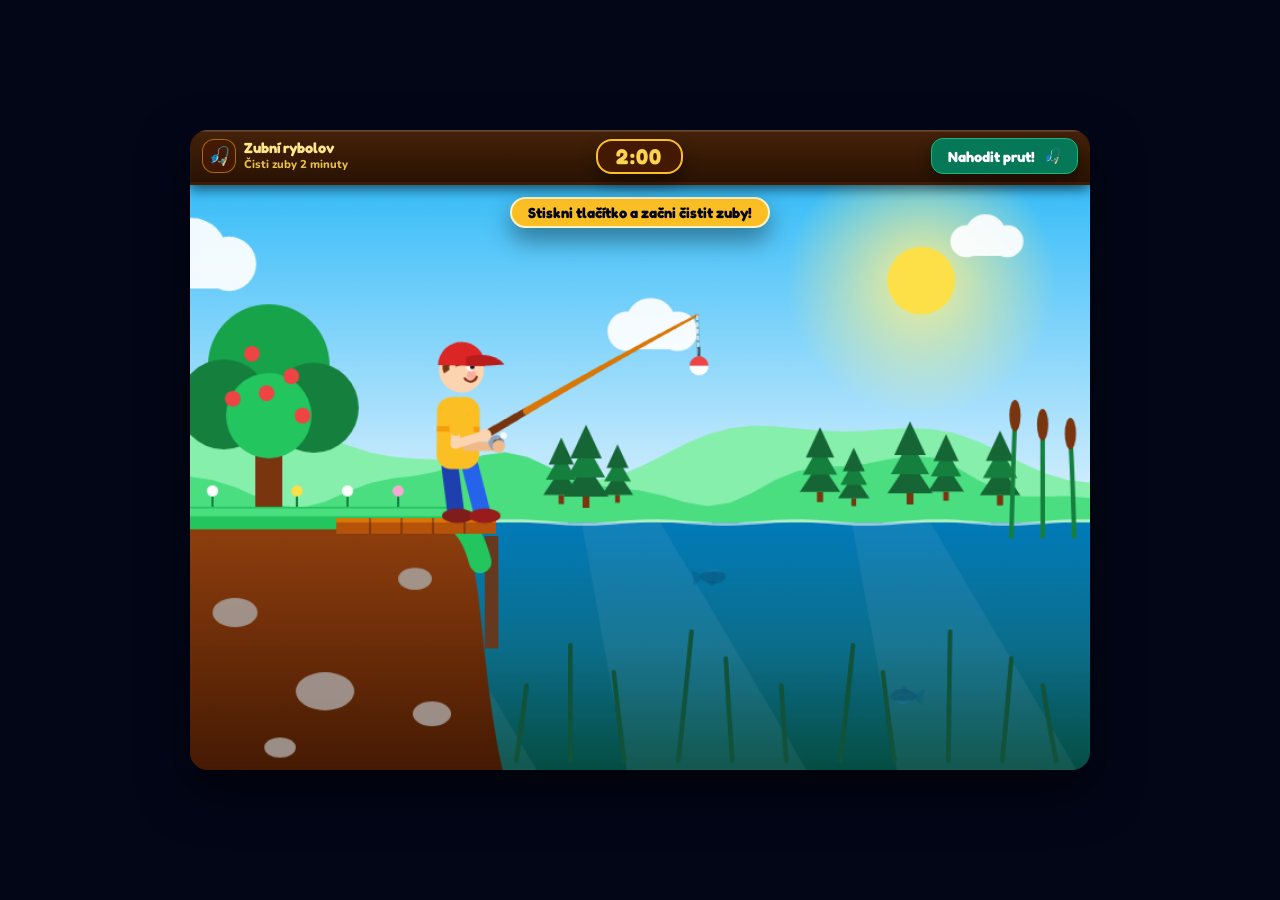
==== zuby/index.html @ 15ac6984 "Add Zubní rybolov: 2-minute tooth-brushing fishing timer Co-Authored-By: Claude Sonnet 5.5 <noreply@" ====
<!DOCTYPE html>
<html lang="cs">
<head>
<meta charset="utf-8">
<meta name="viewport" content="width=device-width,initial-scale=1,viewport-fit=cover">
<title>Zubní rybolov</title>
<link rel="preconnect" href="https://fonts.googleapis.com">
<link rel="preconnect" href="https://fonts.gstatic.com" crossorigin>
<link href="https://fonts.googleapis.com/css2?family=Fredoka:wght@600;700&family=Nunito:wght@700;800;900&display=swap" rel="stylesheet">
<style>
*{box-sizing:border-box;margin:0;padding:0;-webkit-tap-highlight-color:transparent;-webkit-user-select:none;user-select:none}
body{min-height:100vh;display:flex;align-items:center;justify-content:center;background:#020617;font-family:'Nunito','Trebuchet MS',sans-serif;padding:10px;touch-action:manipulation}
.game{width:100%;max-width:900px;border-radius:18px;overflow:hidden;box-shadow:0 20px 50px rgba(0,0,0,.6)}
.wood{background:linear-gradient(180deg,#45220a 0%,#291202 100%);box-shadow:inset 0 1.5px 1px rgba(255,255,255,.2),0 4px 12px rgba(0,0,0,.6);border-bottom:3px solid #451a03}
header{display:flex;align-items:center;justify-content:space-between;gap:8px;padding:8px 12px;position:relative;z-index:2}
.brand{display:flex;align-items:center;gap:8px;min-width:0}
.ico{width:34px;height:34px;border-radius:12px;background:rgba(69,26,3,.8);border:1px solid rgba(245,158,11,.6);display:flex;align-items:center;justify-content:center;font-size:18px;flex-shrink:0}
.brand b{display:block;font:700 11pt 'Fredoka','Trebuchet MS',sans-serif;color:#fde68a;line-height:1.1}
.brand small{display:block;font:800 8.5pt 'Nunito',sans-serif;color:rgba(252,211,77,.9)}
.clock{background:rgba(69,26,3,.95);border:2px solid #fbbf24;border-radius:16px;padding:2px 18px;box-shadow:0 8px 16px rgba(0,0,0,.4)}
#time{font:700 16pt 'Fredoka','Trebuchet MS',sans-serif;color:#fcd34d;letter-spacing:.06em;font-variant-numeric:tabular-nums}
button{font:700 11pt 'Fredoka','Trebuchet MS',sans-serif;color:#fff;background:#047857;border:1px solid #10b981;border-radius:12px;padding:8px 16px;cursor:pointer;box-shadow:0 6px 14px rgba(0,0,0,.4);display:flex;align-items:center;gap:8px;white-space:nowrap}
button:hover:not(:disabled){background:#059669}
button:active:not(:disabled){transform:scale(.95)}
button:disabled{opacity:.55;cursor:default}
.stage{position:relative;background:#0f172a}
canvas{display:block;width:100%;height:auto}
#msg{position:absolute;top:12px;left:50%;transform:translateX(-50%);max-width:92%;text-align:center;background:#fbbf24;color:#020617;border:2px solid #fef3c7;border-radius:16px;padding:5px 16px;font:700 11pt 'Fredoka','Trebuchet MS',sans-serif;box-shadow:0 12px 24px rgba(0,0,0,.4);pointer-events:none}
@media(max-width:560px){.brand small,.ico{display:none}.clock{padding:2px 12px}}
</style>
</head>
<body>
<div class="game">
  <header class="wood">
    <div class="brand"><div class="ico">🎣</div><div><b>Zubní rybolov</b><small>Čisti zuby 2 minuty</small></div></div>
    <div class="clock"><span id="time">2:00</span></div>
    <button id="btn"><span>Nahodit prut!</span><span>🎣</span></button>
  </header>
  <div class="stage">
    <canvas id="c"></canvas>
    <div id="msg">Stiskni tlačítko a začni čistit zuby!</div>
  </div>
</div>

<script>
(()=>{
const W=800,H=520,SURF=300,BX=560,T0x=450,T0y=112,DUR=120;
const cv=document.getElementById('c'),ctx=cv.getContext('2d');
const dpr=Math.min(window.devicePixelRatio||1,2);
cv.width=W*dpr;cv.height=H*dpr;ctx.scale(dpr,dpr);
const $=id=>document.getElementById(id);
const clamp=(x,a=0,b=1)=>Math.max(a,Math.min(b,x));
const lerp=(a,b,t)=>a+(b-a)*t;
const sm=x=>{x=clamp(x);return x*x*(3-2*x)};
const rnd=(a,b)=>a+Math.random()*(b-a);
let R=null;

/* ---------- náhodný průběh jednoho spuštění ---------- */
function evalPath(P,t){
  const n=P.length;
  if(t<=P[0].t) return{x:P[0].x,y:P[0].y};
  if(t>=P[n-1].t) return{x:P[n-1].x,y:P[n-1].y};
  let i=0; while(i<n-2&&P[i+1].t<=t) i++;
  const a=P[i],b=P[i+1],h=b.t-a.t,u=(t-a.t)/h;
  const ma=i>0?{x:(b.x-P[i-1].x)/(b.t-P[i-1].t),y:(b.y-P[i-1].y)/(b.t-P[i-1].t)}:{x:0,y:0};
  const mb=i+2<n?{x:(P[i+2].x-a.x)/(P[i+2].t-a.t),y:(P[i+2].y-a.y)/(P[i+2].t-a.t)}:{x:0,y:0};
  const u2=u*u,u3=u2*u,h00=2*u3-3*u2+1,h10=u3-2*u2+u,h01=-2*u3+3*u2,h11=u3-u2;
  return{x:h00*a.x+h10*h*ma.x+h01*b.x+h11*h*mb.x,y:h00*a.y+h10*h*ma.y+h01*b.y+h11*h*mb.y};
}
function newRun(){
  const path=[],taps=[],spl=[{t:1.7,x:BX}];
  const H={x:BX+2,y:360};
  const cl=(x,y)=>({x:clamp(x,340,760),y:clamp(y,SURF+48,470)});
  const target=rnd(18,34);
  const e=Math.random();
  const P0=e<.5?{x:900,y:rnd(340,450)}:e<.8?{x:BX+rnd(-120,160),y:560}:{x:900,y:SURF+50};
  let t=1.5,ang=rnd(0,6.28);
  path.push({t,x:P0.x,y:P0.y});
  const circ=dt=>{
    let a,k=0;do{a=rnd(0,2*Math.PI);k++;}while(k<20&&Math.abs(Math.atan2(Math.sin(a-ang),Math.cos(a-ang)))<1);
    ang=a;const r=rnd(75,140),p=cl(H.x+r*Math.cos(a),H.y+r*Math.sin(a)*.75);
    t+=dt;path.push({t,x:p.x,y:p.y});
  };
  const poke=(str,dbl)=>{
    t+=rnd(.6,.9);const ap=cl(H.x+38*Math.cos(ang),H.y+38*Math.sin(ang)*.8);path.push({t,x:ap.x,y:ap.y});
    t+=.28;path.push({t,x:H.x,y:H.y});taps.push({t0:t-.1,s:str,d:rnd(.2,.32)});
    if(dbl){t+=.22;const q=cl(H.x+18*Math.cos(ang),H.y+18*Math.sin(ang));path.push({t,x:q.x,y:q.y});
      t+=.2;path.push({t,x:H.x,y:H.y});taps.push({t0:t-.1,s:str*.8,d:.22});}
    ang+=rnd(1.6,2.6)*(Math.random()<.5?1:-1);
    const rr=rnd(65,100),rp=cl(H.x+rr*Math.cos(ang),H.y+rr*Math.sin(ang)*.75);
    t+=rnd(.45,.7);path.push({t,x:rp.x,y:rp.y});
  };
  circ(rnd(1.8,2.6));
  while(t<target){
    circ(rnd(1.4,2.6));
    if(Math.random()<.5) circ(rnd(1.2,2.2));
    poke(rnd(.35,.8),Math.random()<.4);
  }
  /* drobné chvění plováku, když je ryba poblíž */
  for(let tt=3;tt<t;tt+=rnd(.8,2)){
    const q=evalPath(path,tt);
    if(Math.hypot(q.x-H.x,q.y-H.y)<125) taps.push({t0:tt,s:Math.random()<.25?-.25:rnd(.1,.22),d:rnd(.15,.25)});
  }
  /* poslední návštěva: záběr */
  circ(rnd(1.4,2));
  t+=rnd(.8,1.1);const ap=cl(H.x+40*Math.cos(ang),H.y+40*Math.sin(ang)*.8);path.push({t,x:ap.x,y:ap.y});
  t+=.3;const tk=t;path.push({t,x:H.x,y:H.y});
  taps.push({t0:tk-.1,s:1,d:.95});
  const aw=rnd(-.5,1),awp=cl(H.x+rnd(80,110)*Math.cos(aw),H.y+rnd(70,100)*Math.sin(aw));
  t+=.9;path.push({t,x:awp.x,y:awp.y});
  const hookT=tk+.8,reelT=hookT+rnd(20,30);
  /* boj: výpady různými směry, občas u hladiny */
  let last=path[path.length-1],jumps=0;
  while(t<reelT+3){
    t+=rnd(1.2,2.4);
    let q,k=0;do{q=cl(rnd(420,740),rnd(SURF+70,470));k++;}while(k<20&&Math.hypot(q.x-last.x,q.y-last.y)<130);
    if(jumps<2&&Math.random()<.3&&t<reelT-2){q={x:clamp(q.x,440,700),y:SURF+26};jumps++;spl.push({t,x:q.x});}
    path.push({t,x:q.x,y:q.y});last=q;
  }
  R={fish:pickFish(),hookT,reelT,tk,path,taps,spl,P:rnd(2.2,3.4),tc:1e9,t0:performance.now(),done:false,doneAt:0};
  for(let x=reelT;x<=DUR;x+=.05){ if(mouthAt(x,0).y<SURF){R.tc=x;spl.push({t:x,x:mouthAt(x,0).x});break;} }
  spl.push({t:hookT,x:BX});
}
function bump(t){
  if(!R) return 0; let b=0;
  for(const k of R.taps){const u=(t-k.t0)/k.d; if(u>0&&u<1) b+=k.s*Math.sin(Math.PI*u);}
  return Math.max(-.6,Math.min(b,1.2));
}

/* ---------- prut, plovák, ryba: poloha v čase ---------- */
function pathPos(t){
  const q=evalPath(R.path,t);
  return{x:q.x,y:Math.max(q.y,SURF+18)};
}
function pathSpeed(t){const a=pathPos(t-.1),b=pathPos(t+.1);return Math.hypot(b.x-a.x,b.y-a.y)/.2;}
function fightBend(t){
  const p=pathPos(t),d=Math.hypot(p.x-T0x,p.y-T0y);
  return .55+.35*clamp((d-260)/220)+.2*clamp(pathSpeed(t)/160);
}
function bendAt(t){
  if(!R||t<0) return .1;
  const b1=.12+.4*bump(t);
  if(t<R.hookT) return b1;
  const w=sm((t-R.hookT)/.5); let fb;
  if(t<R.reelT) fb=fightBend(t);
  else {const p=(t-R.reelT)/(DUR-R.reelT),rf=lerp(.85,.55,p)+.15*Math.sin(2*Math.PI*t/R.P)*(1-p);
    fb=lerp(fightBend(R.reelT),rf,sm((t-R.reelT)/1.5));}
  return lerp(b1,fb,w);
}
function castOff(t){
  if(t<.6){const e=1-(1-t/.6)**2;return{x:-70*e,y:-25*e};}
  if(t<.9){const e=sm((t-.6)/.3);return{x:-70+110*e,y:-25+60*e};}
  if(t<1.7){const s=sm((t-.9)/.8);return{x:40*(1-s),y:35*(1-s)};}
  return{x:0,y:0};
}
function tipAt(t){
  const b=bendAt(t), o=(R&&t>=0)?castOff(t):{x:0,y:0};
  let s=0; if(R&&t>=R.hookT&&t<R.hookT+.6) s=-34*Math.sin(Math.PI*(t-R.hookT)/.6);
  return{x:T0x+b*8+o.x,y:T0y+b*38+o.y+s};
}
function hookPt(t){return{x:BX,y:352+bump(t)*6};}
function mouthAt(t,at){
  if(t<R.reelT) return pathPos(t);
  const S=pathPos(R.reelT),tip=tipAt(t),p=clamp((t-R.reelT)/(DUR-R.reelT));
  const a=.12*Math.sin(at*2.4)*sm((p-.8)/.2);
  const E={x:tip.x+55*Math.sin(a),y:tip.y+55*Math.cos(a)};
  const pp=clamp(p+.015*Math.sin(p*90)*(1-p));
  const ramp=sm((t-R.reelT)/1.5),sway=85*Math.pow(1-p,.8)*Math.sin(2*Math.PI*t/R.P)*ramp;
  return{x:lerp(S.x,E.x,pp)+sway+(1-p)*8*Math.sin(t*4.1),y:lerp(S.y,E.y,pp)+(1-p)*8*Math.sin(t*5.3)};
}
function fightLean(t){
  if(t<R.reelT){const p=pathPos(t);return -.12-.035*clamp((p.x-BX)/120,-1,1)-.02*Math.sin(t*7);}
  const q=clamp((t-R.reelT)/(DUR-R.reelT));
  return lerp(-.12,-.03,q)-.03*Math.sin(2*Math.PI*t/R.P)*(1-q)*sm((t-R.reelT)/1.5);
}
function leanAt(t,at){
  const idle=.012*Math.sin(at*1.1);
  if(!R||t<0) return idle;
  if(t<.6) return idle-.14*(1-(1-t/.6)**2);
  if(t<.9) return idle+lerp(-.14,.1,sm((t-.6)/.3));
  if(t<1.7) return idle+lerp(.1,.03,sm((t-.9)/.8));
  if(t<R.tk) return .03+.015*Math.sin(t*1.3);
  if(t<R.hookT) return .07;
  const u=t-R.hookT;
  return lerp(.07,fightLean(t),sm(u/.3))-.12*Math.sin(Math.PI*clamp(u/.6));
}
function liftAt(t){
  if(!R||t<0) return 0;
  if(t<.6) return -10*(1-(1-t/.6)**2);
  if(t<.9) return lerp(-10,6,sm((t-.6)/.3));
  if(t<1.7) return lerp(6,0,sm((t-.9)/.8));
  if(t<R.hookT) return 0;
  const u=t-R.hookT;
  return -16*Math.sin(Math.PI*clamp(u/.6))-6*sm(u/.4);
}
function ik(sx,sy,tx,ty,l1,l2,dir){
  const dx=tx-sx,dy=ty-sy,d=Math.hypot(dx,dy)||1,dd=clamp(d,Math.abs(l1-l2)+.01,l1+l2-.01);
  const a=Math.atan2(dy,dx),ang=Math.acos(clamp((l1*l1+dd*dd-l2*l2)/(2*l1*dd),-1,1)),ea=a+dir*ang;
  return{e:{x:sx+Math.cos(ea)*l1,y:sy+Math.sin(ea)*l1},h:{x:sx+Math.cos(a)*dd,y:sy+Math.sin(a)*dd}};
}
function bobberAt(t,at,tip,mouth){
  if(!R||t<.9) return{x:tip.x+Math.sin(at*1.5)*2,y:tip.y+45};
  if(t<1.7){
    const u=(t-.9)/.8,a=tipAt(.9);
    return{x:lerp(a.x,BX,u),y:lerp(a.y+45,SURF-3,u)-140*4*u*(1-u)};
  }
  const bb={x:BX+Math.sin(t*1.7)*1.2,y:SURF-3+13*bump(t)+Math.sin(t*2.3)*1.2};
  if(t<R.hookT) return bb;
  const w=sm((t-R.hookT)/.6);let hl;
  if(mouth.y>SURF-3) hl={x:tip.x+(SURF-3-tip.y)/(mouth.y-tip.y)*(mouth.x-tip.x),y:SURF-3};
  else hl={x:lerp(tip.x,mouth.x,.8),y:lerp(tip.y,mouth.y,.8)};
  return{x:lerp(bb.x,hl.x,w),y:lerp(bb.y,hl.y,w)};
}

/* ---------- kreslení ---------- */
function rrect(x,y,w,h,r){ctx.beginPath();ctx.moveTo(x+r,y);ctx.arcTo(x+w,y,x+w,y+h,r);ctx.arcTo(x+w,y+h,x,y+h,r);ctx.arcTo(x,y+h,x,y,r);ctx.arcTo(x,y,x+w,y,r);ctx.closePath();}
function cloud(x,y,s){
  ctx.save();ctx.translate(x,y);ctx.scale(s,s);ctx.fillStyle='rgba(255,255,255,.92)';
  ctx.beginPath();ctx.arc(0,0,22,0,7);ctx.arc(26,-9,28,0,7);ctx.arc(56,0,22,0,7);ctx.rect(0,-2,56,22);ctx.fill();ctx.restore();
}
function pine(x,y,s){
  ctx.fillStyle='#78350f';ctx.fillRect(x-3*s,y-8*s,6*s,10*s);
  for(let i=0;i<3;i++){
    ctx.beginPath();ctx.moveTo(x-(20-i*3)*s,y-(8+i*17)*s);ctx.lineTo(x,y-(38+i*17)*s);ctx.lineTo(x+(20-i*3)*s,y-(8+i*17)*s);ctx.closePath();
    ctx.fillStyle=i%2?'#15803d':'#166534';ctx.fill();
  }
}
const FISH=[
 {n:'kapra',L:38,hf:1,deco:'scales',color:'#b45309',accent:'#f59e0b',belly:'#fef3c7'},
 {n:'štiku',L:40,hf:.4,deco:'spots',color:'#3f6212',accent:'#84cc16',belly:'#f7fee7'},
 {n:'okouna',L:36,hf:.62,deco:'stripes',dc:'rgba(20,45,20,.45)',color:'#166534',accent:'#ea580c',belly:'#f0fdf4'},
 {n:'candáta',L:40,hf:.5,deco:'stripes',dc:'rgba(15,23,42,.3)',color:'#475569',accent:'#94a3b8',belly:'#f1f5f9'},
 {n:'sumce',L:40,hf:.55,deco:'whiskers',color:'#1e293b',accent:'#475569',belly:'#94a3b8'},
 {n:'pstruha',L:37,hf:.55,deco:'trout',color:'#78350f',accent:'#ef4444',belly:'#fffbeb'},
 {n:'lína',L:36,hf:.82,deco:'none',eye:'#fb923c',color:'#3f6212',accent:'#ca8a04',belly:'#fef9c3'}
];
const PAL2={color:'#0c4a6e',accent:'#075985',belly:'#38bdf8',hf:.62,deco:'none',ambient:true};
let hist=[];try{hist=JSON.parse(localStorage.getItem('zubryba')||'[]').filter(Number.isInteger);}catch(e){}
function pickFish(){
  const ok=FISH.map((_,i)=>i).filter(i=>!hist.slice(-3).includes(i));
  const f=ok[Math.floor(Math.random()*ok.length)];
  hist.push(f);hist=hist.slice(-3);
  try{localStorage.setItem('zubryba',JSON.stringify(hist));}catch(e){}
  return f;
}
function fish(cx,cy,th,L,wag,alpha,v,sx){
  const hf=v.hf,sp=L*(.3+.32*hf);
  ctx.save();ctx.translate(cx,cy);ctx.rotate(th);
  if(sx!==undefined&&sx!==1)ctx.scale(Math.abs(sx)<.04?(sx<0?-.04:.04):sx,1);
  ctx.globalAlpha=alpha;
  /* ocasní ploutev */
  ctx.save();ctx.translate(L*.7,0);ctx.rotate(wag);
  ctx.beginPath();ctx.moveTo(-L*.1,0);ctx.quadraticCurveTo(L*.3,-sp*.9,L*.62,-sp);ctx.quadraticCurveTo(L*.44,0,L*.62,sp);ctx.quadraticCurveTo(L*.3,sp*.9,-L*.1,0);ctx.closePath();
  ctx.fillStyle=v.accent;ctx.fill();ctx.restore();
  /* hřbetní ploutev */
  ctx.beginPath();ctx.moveTo(-L*.3,-hf*L*.5);ctx.quadraticCurveTo(-L*.05,-(hf+.34)*L,L*.32,-hf*L*.42);ctx.closePath();
  ctx.fillStyle=v.accent;ctx.fill();
  /* tělo */
  ctx.beginPath();ctx.moveTo(-L,0);ctx.bezierCurveTo(-L*.7,-L*hf,L*.2,-L*hf*.97,L*.78,-L*.13);ctx.lineTo(L*.78,L*.13);
  ctx.bezierCurveTo(L*.2,L*hf,-L*.7,L*hf*1.06,-L,0);ctx.closePath();
  const g=ctx.createLinearGradient(0,-L*hf*.9,0,L*hf*.95);g.addColorStop(0,v.color);g.addColorStop(.7,v.color);g.addColorStop(1,v.belly);
  ctx.fillStyle=g;ctx.fill();
  ctx.save();ctx.clip();
  if(v.deco==='stripes'){ctx.strokeStyle=v.dc;ctx.lineWidth=L*.11;
    for(let k=0;k<4;k++){const x=-L*.2+k*L*.28;ctx.beginPath();ctx.moveTo(x,-L*hf*1.2);ctx.quadraticCurveTo(x+L*.09,0,x-L*.03,L*hf*1.2);ctx.stroke();}}
  else if(v.deco==='scales'){ctx.strokeStyle='rgba(254,243,199,.3)';ctx.lineWidth=L*.035;
    for(let r=-3;r<=3;r++)for(let c=-4;c<=3;c++){const x=c*L*.22+(r&1?L*.11:0),y=r*L*hf*.28;ctx.beginPath();ctx.arc(x,y,L*.13,-1.2,1.2);ctx.stroke();}}
  else if(v.deco==='spots'){ctx.fillStyle='rgba(217,249,157,.75)';
    for(let i=0;i<20;i++){const x=-L*.6+((i*.37)%1)*L*1.4,y=(((i*.61)%1)-.5)*hf*L*.9;ctx.beginPath();ctx.arc(x,y,L*.055,0,7);ctx.fill();}}
  else if(v.deco==='trout'){ctx.fillStyle='#ef4444';
    for(let i=0;i<14;i++){const x=-L*.6+((i*.41)%1)*L*1.3,y=-L*hf*(.05+((i*.53)%1)*.5);ctx.beginPath();ctx.arc(x,y,L*.045,0,7);ctx.fill();}
    ctx.fillStyle='rgba(255,255,255,.35)';ctx.beginPath();ctx.ellipse(L*.05,L*hf*.12,L*.65,L*hf*.07,0,0,7);ctx.fill();}
  ctx.restore();
  /* hrudní ploutev */
  ctx.beginPath();ctx.ellipse(-L*.18,hf*L*.36,L*.22,L*.1,.5,0,7);ctx.fillStyle=v.accent;ctx.fill();
  if(!v.ambient){
    ctx.strokeStyle='rgba(0,0,0,.2)';ctx.lineWidth=L*.05;ctx.beginPath();ctx.arc(-L*.42,0,L*(.2+hf*.22),-1,1);ctx.stroke();
    const ey=-hf*L*.19;
    ctx.beginPath();ctx.arc(-L*.6,ey,L*.15,0,7);ctx.fillStyle=v.eye||'#fff';ctx.fill();
    ctx.beginPath();ctx.arc(-L*.63,ey,L*.08,0,7);ctx.fillStyle='#0f172a';ctx.fill();
    ctx.strokeStyle='rgba(0,0,0,.4)';ctx.lineWidth=L*.05;ctx.lineCap='round';ctx.beginPath();ctx.moveTo(-L*.99,L*.03);ctx.lineTo(-L*.8,L*.1);ctx.stroke();
  }
  if(v.deco==='whiskers'){ctx.lineWidth=L*.05;ctx.lineCap='round';ctx.strokeStyle='#64748b';
    [[-1.34,.16],[-1.3,.36],[-1.1,.5]].forEach(w=>{ctx.beginPath();ctx.moveTo(-L*.95,L*.06);ctx.quadraticCurveTo(-L*1.1,L*.06,L*w[0],L*w[1]);ctx.stroke();});}
  ctx.restore();
}

function splash(ex,t0,t){
  const age=t-t0; if(age<0||age>1.6) return;
  if(age<1){
    for(let i=0;i<10;i++){
      const ang=-Math.PI*(.15+.7*i/9),sp=90+(i*37%50);
      const x=ex+Math.cos(ang)*sp*age*.6,y=SURF+Math.sin(ang)*sp*age+130*age*age;
      if(y>SURF+3) continue;
      ctx.beginPath();ctx.arc(x,y,3.2*(1-age)+.6,0,7);ctx.fillStyle=`rgba(255,255,255,${1-age})`;ctx.fill();
    }
  }
  ripple(ex,age);
}
function ripple(x,age){
  if(age<0||age>1.6) return;
  ctx.strokeStyle=`rgba(255,255,255,${.75*(1-age/1.6)})`;ctx.lineWidth=2;
  ctx.beginPath();ctx.ellipse(x,SURF+2,age*46,age*9,0,0,7);ctx.stroke();
}

function drawScene(t,at){
  const running=!!R&&t>=0;
  /* obloha */
  let g=ctx.createLinearGradient(0,0,0,SURF);g.addColorStop(0,'#38bdf8');g.addColorStop(1,'#e0f2fe');
  ctx.fillStyle=g;ctx.fillRect(0,0,W,H);
  const sg=ctx.createRadialGradient(650,85,10,650,85,120);sg.addColorStop(0,'rgba(254,240,138,.85)');sg.addColorStop(1,'rgba(254,240,138,0)');
  ctx.fillStyle=sg;ctx.fillRect(480,0,320,230);
  ctx.beginPath();ctx.arc(650,85,30,0,7);ctx.fillStyle='#fde047';ctx.fill();
  cloud(((at*9+80)%1000)-120,70,1.1);cloud(((at*6+500)%1000)-120,130,.8);cloud(((at*7+800)%1000)-120,50,.65);
  /* kopce */
  ctx.beginPath();ctx.moveTo(0,SURF);ctx.lineTo(0,235);
  for(let x=0;x<=W;x+=20) ctx.lineTo(x,235-Math.sin(x*.012+1)*24-Math.sin(x*.03)*8);
  ctx.lineTo(W,SURF);ctx.closePath();ctx.fillStyle='#86efac';ctx.fill();
  ctx.beginPath();ctx.moveTo(0,SURF);ctx.lineTo(0,262);
  for(let x=0;x<=W;x+=20) ctx.lineTo(x,262-Math.sin(x*.018+3)*20-Math.sin(x*.05)*5);
  ctx.lineTo(W,SURF);ctx.closePath();ctx.fillStyle='#4ade80';ctx.fill();
  [[330,282,.8],[352,285,1],[380,281,.7],[560,280,.9],[590,284,.7],[640,282,1],[672,279,.8],[720,283,.9]].forEach(a=>pine(a[0],a[1],a[2]));
  /* strom vlevo */
  ctx.fillStyle='#78350f';ctx.fillRect(58,180,24,125);
  [[70,160,54,'#16a34a'],[30,195,40,'#15803d'],[110,198,40,'#15803d'],[70,205,38,'#22c55e']].forEach(c=>{ctx.beginPath();ctx.arc(c[0],c[1],c[2],0,7);ctx.fillStyle=c[3];ctx.fill();});
  [[55,150],[90,170],[38,190],[100,205],[68,185]].forEach(c=>{ctx.beginPath();ctx.arc(c[0],c[1],7,0,7);ctx.fillStyle='#ef4444';ctx.fill();});

  /* voda - barvy jako v Petrově zdaru */
  g=ctx.createLinearGradient(0,SURF,0,H);g.addColorStop(0,'#0284c7');g.addColorStop(.5,'#0e7490');g.addColorStop(1,'#064e3b');
  ctx.fillStyle=g;ctx.fillRect(0,SURF,W,H-SURF);
  /* paprsky světla */
  ctx.save();ctx.globalAlpha=.07;ctx.fillStyle='#fff';
  for(let i=0;i<4;i++){const o=(i*240+at*.5*25)%(W+300)-150;ctx.beginPath();ctx.moveTo(o,SURF);ctx.lineTo(o+70,SURF);ctx.lineTo(o+200,H);ctx.lineTo(o+40,H);ctx.closePath();ctx.fill();}
  ctx.restore();
  /* vodní rostliny */
  ctx.strokeStyle='#14532d';ctx.lineWidth=4;ctx.lineCap='round';
  for(let i=290;i<W;i+=48){const ph=45+(i%5)*12+30,sw=Math.sin(at*.9+i)*12;
    ctx.beginPath();ctx.moveTo(i,H-8);ctx.quadraticCurveTo(i+sw*.5,H-ph*.5,i+sw,H-ph);ctx.stroke();}
  ctx.lineCap='butt';
  /* sloup mola */
  ctx.fillStyle='#78350f';ctx.fillRect(262,312,12,100);
  /* rybky v pozadí */
  [[380,25,0],[430,-19,1],[350,30,2],[460,-24,3]].forEach(f=>{
    const y=f[0],sp=f[1],dir=sp>0?1:-1,x=((f[2]*250+at*Math.abs(sp)*dir)%(W+160)+(W+160))%(W+160)-80;
    fish(x,y+Math.sin(at+f[2])*6,dir>0?Math.PI:0,13,Math.sin(at*7+f[2])*.3,.4,PAL2);
  });

  /* ryba na háčku */
  const tip=tipAt(t);
  let mouth=null;
  if(running&&t>=1.7){
    mouth=mouthAt(t,at);
    const FV=FISH[R.fish],L=FV.L;
    const a0=mouthAt(t-.6,at),a1=mouthAt(t+.6,at),b0=mouthAt(t-.2,at),b1=mouthAt(t+.2,at);
    let sxv=clamp(-(a1.x-a0.x)/30,-1,1);
    let th=clamp(sxv*Math.atan2(-(b1.y-b0.y),Math.abs(b1.x-b0.x)+4),-1.1,1.1);
    const spd=Math.hypot(b1.x-b0.x,b1.y-b0.y)/.4;
    let wag=Math.sin(at*(5+spd/14))*clamp(.12+spd/260,.12,.55);
    if(t>=R.reelT){
      const wR=sm((t-R.reelT)/1.5),thL=Math.atan2(-(tip.y-mouth.y),-(tip.x-mouth.x))+.07*Math.sin(t*6);
      sxv=lerp(sxv,1,wR);th=lerp(th,thL,wR);wag=lerp(wag,Math.sin(at*13)*.42,wR);
    }
    fish(mouth.x+L*sxv*Math.cos(th),mouth.y+L*sxv*Math.sin(th),th,L,wag,1,FV,sxv);
  }
  /* jemné zabarvení vody přes ryby */
  ctx.fillStyle='rgba(6,78,110,.16)';ctx.fillRect(0,SURF,W,H-SURF);
  /* hladina */
  ctx.beginPath();for(let x=0;x<=W;x+=8){const y=SURF+Math.sin(x*.05+at*2)*1.6;x?ctx.lineTo(x,y):ctx.moveTo(x,y);}
  ctx.strokeStyle='rgba(255,255,255,.6)';ctx.lineWidth=2.5;ctx.stroke();
  /* rákosí */
  [730,758,786].forEach((x,i)=>{const sw=Math.sin(at*1.5+i)*4;ctx.beginPath();ctx.moveTo(x,SURF+14);ctx.quadraticCurveTo(x+sw*.5,250,x+sw,210+i*8);
    ctx.strokeStyle='#15803d';ctx.lineWidth=4;ctx.stroke();
    ctx.beginPath();ctx.ellipse(x+sw,205+i*8,5,14,0,0,7);ctx.fillStyle='#78350f';ctx.fill();});

  /* břeh */
  ctx.beginPath();ctx.moveTo(0,296);ctx.lineTo(236,296);ctx.bezierCurveTo(262,330,256,420,278,H);ctx.lineTo(0,H);ctx.closePath();
  g=ctx.createLinearGradient(0,296,0,H);g.addColorStop(0,'#92400e');g.addColorStop(1,'#451a03');ctx.fillStyle=g;ctx.fill();
  [[40,380,20],[120,450,26],[200,350,15],[80,500,14],[215,470,17]].forEach(s=>{ctx.beginPath();ctx.ellipse(s[0],s[1],s[2],s[2]*.65,0,0,7);ctx.fillStyle='rgba(168,162,158,.85)';ctx.fill();});
  ctx.beginPath();ctx.moveTo(0,296);ctx.lineTo(236,296);ctx.bezierCurveTo(250,310,254,320,258,335);
  ctx.lineCap='round';ctx.strokeStyle='#22c55e';ctx.lineWidth=20;ctx.stroke();
  ctx.strokeStyle='#4ade80';ctx.lineWidth=7;ctx.beginPath();ctx.moveTo(0,291);ctx.lineTo(236,291);ctx.stroke();ctx.lineCap='butt';
  [[20,'#fff'],[95,'#fde047'],[140,'#fff'],[185,'#f9a8d4']].forEach(f=>{ctx.beginPath();ctx.moveTo(f[0],286);ctx.lineTo(f[0],276);ctx.strokeStyle='#15803d';ctx.lineWidth=2;ctx.stroke();ctx.beginPath();ctx.arc(f[0],272,5,0,7);ctx.fillStyle=f[1];ctx.fill();});

  /* mola - paluba */
  ctx.fillStyle='#b45309';ctx.fillRect(130,296,142,14);
  ctx.fillStyle='#d97706';ctx.fillRect(130,296,142,4);
  ctx.strokeStyle='rgba(69,26,3,.55)';ctx.lineWidth=1.5;
  for(let x=160;x<272;x+=28){ctx.beginPath();ctx.moveTo(x,296);ctx.lineTo(x,310);ctx.stroke();}

  /* chlapec */
  const SKIN='#fcd5b0',breath=Math.sin(at*1.7)*.8,leanV=leanAt(t,at);
  const B={x:262+leanV*30,y:222+liftAt(t)+breath*.5};
  const mth=mouth||{x:0,y:0},bob=bobberAt(t,at,tip,mth);
  const spread=running&&t>=R.hookT?sm((t-R.hookT)/.4):0;
  const bf={x:236-6*spread},ff={x:259+6*spread};
  ctx.lineCap='round';ctx.lineWidth=15;
  ctx.strokeStyle='#1e40af';ctx.beginPath();ctx.moveTo(231,250);ctx.lineTo(bf.x,289);ctx.stroke();
  ctx.strokeStyle='#2563eb';ctx.beginPath();ctx.moveTo(249,250);ctx.lineTo(ff.x,289);ctx.stroke();
  ctx.lineCap='butt';
  ctx.beginPath();ctx.ellipse(bf.x+2,294,14,6.5,0,0,7);ctx.fillStyle='#7f1d1d';ctx.fill();
  ctx.beginPath();ctx.ellipse(ff.x+3,294,14,6.5,0,0,7);ctx.fillStyle='#991b1b';ctx.fill();
  const hip={x:240,y:250};
  const rotP=(x,y)=>{const dx=x-hip.x,dy=y-hip.y,c=Math.cos(leanV),sn=Math.sin(leanV);return{x:hip.x+dx*c-dy*sn,y:hip.y+dx*sn+dy*c+breath};};
  /* výraz a pohled */
  let mood='flat';
  if(!running) mood='smile'; else if(t<1.7) mood='smile'; else if(t>=DUR) mood='grin'; else if(t>=R.hookT-.1) mood='o';
  const blink=(at%4.3)<.13, hc=rotP(240,164);
  const lv={x:bob.x-hc.x,y:bob.y-hc.y},ll=Math.hypot(lv.x,lv.y)||1,lk=Math.min(1,ll/60);
  let nodV=.015*Math.sin(at*.9);
  if(running&&t>=1.7&&t<R.hookT) nodV+=t<R.tk?.05:.11;
  else if(running&&t>=R.hookT) nodV+=lerp(.11,-.03,sm((t-R.hookT)/.4));
  ctx.save();ctx.translate(0,breath);ctx.translate(hip.x,hip.y);ctx.rotate(leanV);ctx.translate(-hip.x,-hip.y);
  ctx.beginPath();rrect(219,188,38,64,13);ctx.fillStyle='#fbbf24';ctx.fill();
  ctx.fillStyle='#f59e0b';ctx.fillRect(219,214,38,5);
  ctx.save();ctx.translate(240,182);ctx.rotate(nodV);ctx.translate(-240,-182);
  ctx.beginPath();ctx.arc(240,164,20,0,7);ctx.fillStyle=SKIN;ctx.fill();
  ctx.beginPath();ctx.arc(232,162,6,Math.PI*.8,Math.PI*1.9);ctx.strokeStyle='#78350f';ctx.lineWidth=6;ctx.stroke();
  ctx.beginPath();ctx.arc(249,168,4,0,7);ctx.fillStyle='rgba(251,113,133,.4)';ctx.fill();
  if(blink){ctx.beginPath();ctx.moveTo(244,161);ctx.lineTo(252,161);ctx.strokeStyle='#0f172a';ctx.lineWidth=1.8;ctx.stroke();}
  else{ctx.beginPath();ctx.arc(248,161,3.8,0,7);ctx.fillStyle='#fff';ctx.fill();
    ctx.beginPath();ctx.arc(248+lv.x/ll*1.6*lk,161+lv.y/ll*1.6*lk,2.1,0,7);ctx.fillStyle='#0f172a';ctx.fill();}
  ctx.beginPath();
  if(mood==='flat'){ctx.moveTo(246,171);ctx.lineTo(254,171);ctx.strokeStyle='#7c2d12';ctx.lineWidth=2;ctx.stroke();}
  else if(mood==='o'){ctx.ellipse(251,172,3,4.2,0,0,7);ctx.fillStyle='#7f1d1d';ctx.fill();}
  else if(mood==='grin'){ctx.arc(249,168,8,.05,Math.PI*.95);ctx.closePath();ctx.fillStyle='#7f1d1d';ctx.fill();
    ctx.fillStyle='#fff';ctx.fillRect(243,169,12,2.6);}
  else{ctx.arc(248,168,6,.15,Math.PI*.85);ctx.strokeStyle='#7c2d12';ctx.lineWidth=2;ctx.stroke();}
  ctx.beginPath();ctx.arc(240,160,21,Math.PI,0);ctx.closePath();ctx.fillStyle='#dc2626';ctx.fill();
  ctx.beginPath();ctx.moveTo(244,152);ctx.quadraticCurveTo(268,146,278,158);ctx.quadraticCurveTo(261,160,244,160);ctx.closePath();ctx.fillStyle='#b91c1c';ctx.fill();
  ctx.restore();
  ctx.restore();
  /* ruce (IK) + naviják */
  const Rc={x:B.x+10,y:B.y+7};
  const phi=-.8+(running&&t>=R.reelT?8*(Math.min(t,DUR)-R.reelT):0);
  const K={x:Rc.x+9*Math.cos(phi),y:Rc.y+9*Math.sin(phi)};
  const S1=rotP(236,204),S2=rotP(246,206);
  let ft={x:B.x+12,y:B.y+10};
  if(running&&t>=R.reelT){const q=sm((t-R.reelT)/.4);ft={x:lerp(ft.x,K.x,q),y:lerp(ft.y,K.y,q)};}
  if(R&&R.done){const wv=sm((at-R.doneAt)/.6);ft={x:lerp(K.x,S2.x+42,wv),y:lerp(K.y,S2.y-64+Math.sin(at*7)*8,wv)};}
  const ba=ik(S2.x,S2.y,ft.x,ft.y,26,28,1),fa=ik(S1.x,S1.y,B.x,B.y,26,28,1);
  const armLine=(sh,a,col)=>{
    ctx.lineCap='round';ctx.lineJoin='round';
    ctx.beginPath();ctx.moveTo(sh.x,sh.y);ctx.lineTo(a.e.x,a.e.y);ctx.lineTo(a.h.x,a.h.y);ctx.strokeStyle=col;ctx.lineWidth=8;ctx.stroke();
    const d=Math.hypot(a.e.x-sh.x,a.e.y-sh.y)||1;
    ctx.beginPath();ctx.moveTo(sh.x,sh.y);ctx.lineTo(sh.x+(a.e.x-sh.x)/d*13,sh.y+(a.e.y-sh.y)/d*13);ctx.strokeStyle='#fbbf24';ctx.lineWidth=11;ctx.stroke();
    ctx.lineCap='butt';
  };
  armLine(S2,ba,'#f0b98a');

  /* prut */
  const C={x:B.x+(T0x-B.x)*.6,y:B.y+(T0y-B.y)*.6};
  const bez=u=>({x:(1-u)*(1-u)*B.x+2*(1-u)*u*C.x+u*u*tip.x,y:(1-u)*(1-u)*B.y+2*(1-u)*u*C.y+u*u*tip.y});
  ctx.lineCap='round';
  let prev=bez(0);
  for(let i=1;i<=24;i++){const u=i/24,q=bez(u),w=lerp(7,2.2,u);
    ctx.beginPath();ctx.moveTo(prev.x,prev.y);ctx.lineTo(q.x,q.y);ctx.strokeStyle=i<5?'#78350f':'#d97706';ctx.lineWidth=w;ctx.stroke();prev=q;}
  ctx.lineCap='butt';
  armLine(S1,fa,SKIN);
  /* naviják s klikou */
  ctx.beginPath();ctx.arc(Rc.x,Rc.y,7,0,7);ctx.fillStyle='#94a3b8';ctx.fill();
  ctx.beginPath();ctx.arc(Rc.x,Rc.y,3,0,7);ctx.fillStyle='#475569';ctx.fill();
  ctx.beginPath();ctx.moveTo(Rc.x,Rc.y);ctx.lineTo(K.x,K.y);ctx.strokeStyle='#64748b';ctx.lineWidth=2.4;ctx.stroke();
  ctx.beginPath();ctx.arc(K.x,K.y,3,0,7);ctx.fillStyle='#f8fafc';ctx.fill();
  ctx.beginPath();ctx.arc(fa.h.x,fa.h.y,5.5,0,7);ctx.fillStyle=SKIN;ctx.fill();
  ctx.beginPath();ctx.arc(ba.h.x,ba.h.y,5.5,0,7);ctx.fillStyle='#f0b98a';ctx.fill();

  /* vlasec, plovák, háček s návnadou */
  const w=(running&&t>=R.hookT)?sm((t-R.hookT)/.5):0;
  const sag=running&&t>=1.7?24*(1-w):(running&&t>=.9?10:8);
  const linePath=()=>{ctx.beginPath();ctx.moveTo(tip.x,tip.y);ctx.quadraticCurveTo((tip.x+bob.x)/2,(tip.y+bob.y)/2+sag,bob.x,bob.y);};
  linePath();ctx.strokeStyle='rgba(2,6,23,.25)';ctx.lineWidth=2.6;ctx.stroke();
  linePath();ctx.strokeStyle='rgba(255,255,255,.9)';ctx.lineWidth=1.5;ctx.setLineDash([4,2]);ctx.stroke();ctx.setLineDash([]);
  const hookShape=(x,y,sc)=>{
    ctx.save();ctx.translate(x,y);ctx.scale(sc,sc);
    ctx.strokeStyle='#e2e8f0';ctx.lineWidth=1.8;ctx.lineCap='round';
    ctx.beginPath();ctx.moveTo(0,1);ctx.lineTo(0,11);ctx.arc(4.5,11,4.5,Math.PI,-.35*Math.PI,true);ctx.stroke();
    ctx.beginPath();ctx.moveTo(7.6,7.6);ctx.lineTo(5.6,8.4);ctx.stroke();
    ctx.restore();ctx.lineCap='butt';
  };
  if(running&&t>=1.7){
    const tgt=t<R.tk?hookPt(t):mth;
    ctx.beginPath();ctx.moveTo(bob.x,bob.y);ctx.lineTo(tgt.x,tgt.y);ctx.strokeStyle='rgba(255,255,255,.85)';ctx.lineWidth=1.4;ctx.stroke();
    if(t<R.tk){
      hookShape(tgt.x,tgt.y,1);
      const b=bump(t);ctx.lineCap='round';
      const wp=(off)=>{ctx.beginPath();for(let i=0;i<=8;i++){const px=tgt.x+2+Math.sin(at*3+i*.7+off)*2.6*(i/8)+b*3*Math.sin(i),py=tgt.y+5+i*3.2;i?ctx.lineTo(px,py):ctx.moveTo(px,py);}};
      wp(0);ctx.strokeStyle='#d9706a';ctx.lineWidth=4.6;ctx.stroke();
      wp(0);ctx.strokeStyle='#f4a6a0';ctx.lineWidth=1.6;ctx.stroke();
      ctx.lineCap='butt';
    } else hookShape(mth.x-4,mth.y-9,.8);
  }
  ctx.beginPath();ctx.moveTo(bob.x,bob.y-8);ctx.lineTo(bob.x,bob.y-17);ctx.strokeStyle='#334155';ctx.lineWidth=2;ctx.stroke();
  ctx.beginPath();ctx.arc(bob.x,bob.y,8.5,Math.PI,0);ctx.fillStyle='#ef4444';ctx.fill();
  ctx.beginPath();ctx.arc(bob.x,bob.y,8.5,0,Math.PI);ctx.fillStyle='#fff';ctx.fill();

  /* stříkance, kruhy, vykřičník */
  if(running){
    R.taps.forEach(k=>{const a=Math.min(1,Math.abs(k.s)+.2);ctx.save();ctx.globalAlpha=a;ripple(BX,t-k.t0);ctx.restore();});
    R.spl.forEach(e=>splash(e.x,e.t,t));
    if(t>=R.hookT&&t<R.hookT+1.4){
      const u=(t-R.hookT)/1.4,sc=1+.25*Math.sin(u*Math.PI*6)*(1-u);
      ctx.save();ctx.translate(222,104);ctx.scale(sc,sc);
      ctx.shadowColor='rgba(0,0,0,.3)';ctx.shadowBlur=6;
      ctx.beginPath();ctx.arc(0,0,22,0,7);ctx.moveTo(-10,16);ctx.lineTo(-18,36);ctx.lineTo(6,20);ctx.fillStyle='#fff';ctx.fill();
      ctx.shadowBlur=0;ctx.fillStyle='#dc2626';ctx.font='bold 30px Fredoka,Arial,sans-serif';ctx.textAlign='center';ctx.textBaseline='middle';ctx.fillText('!',0,2);ctx.restore();
    }
  }
}

/* ---------- ovládání ---------- */
const btn=$('btn'),timeEl=$('time'),msg=$('msg');
function fmt(s){s=Math.max(0,Math.ceil(s));return Math.floor(s/60)+':'+String(s%60).padStart(2,'0');}
function status(t){
  if(t<1.7) return 'Nahazuju prut... čisti zuby!';
  if(t<R.tk) return 'Ryba zkoumá návnadu... čisti dál!';
  if(t<R.hookT) return 'Plovák jde ke dnu!';
  if(t<R.reelT) return 'Zabrala! Prut se ohýbá, drž se!';
  if(t<DUR) return 'Přitahujeme rybu ke břehu...';
  return 'Chytil jsi '+FISH[R.fish].n+'! Ryba je venku z vody a zuby jsou čisté.';
}
let wl=null;
btn.onclick=()=>{
  newRun();btn.disabled=true;
  try{navigator.wakeLock&&navigator.wakeLock.request('screen').then(l=>wl=l).catch(()=>{});}catch(e){}
};
function loop(){
  const at=performance.now()/1000;
  let t=-1;
  if(R){
    t=(performance.now()-R.t0)/1000;
    if(t>=DUR){t=DUR;if(!R.done){R.done=true;R.doneAt=at;btn.disabled=false;btn.innerHTML='<span>Ještě jednou!</span><span>🎣</span>';try{wl&&wl.release();}catch(e){}}}
    timeEl.textContent=fmt(DUR-t);msg.textContent=status(t);
  }
  drawScene(t,at);
  requestAnimationFrame(loop);
}
window.__g={setFish:i=>{R.fish=i;},newRun,draw:(t,a)=>drawScene(t,a),R:()=>R};
loop();
})();
</script>
</body>
</html>
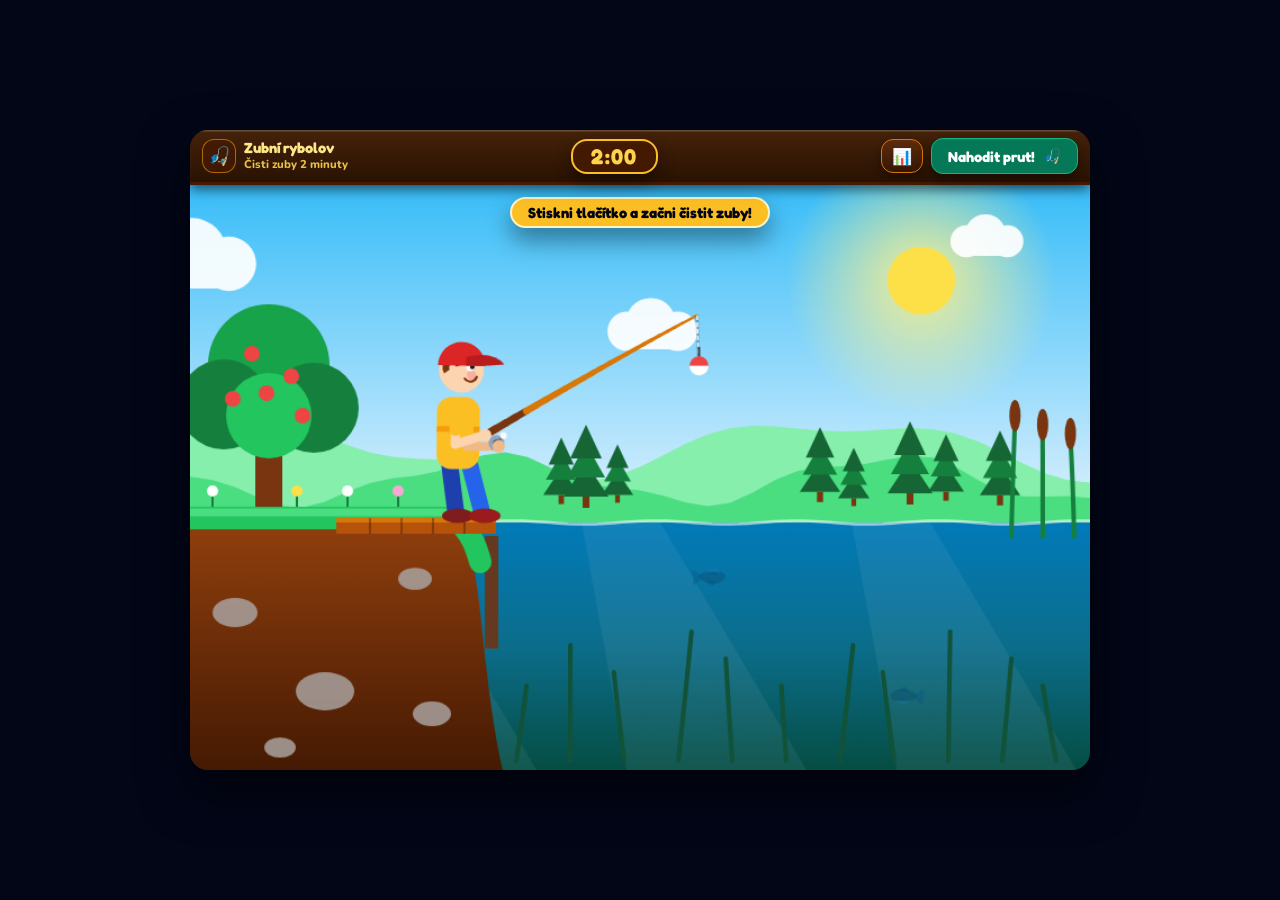
==== commit 4c3e3ac9: "Zubní rybolov: realistické druhy ryb a týdenní/měsíční statistika úlovků Co-Authored-By: Claude Sonn" ====
--- a/zuby/index.html
+++ b/zuby/index.html
@@ -19,10 +19,34 @@
 .brand small{display:block;font:800 8.5pt 'Nunito',sans-serif;color:rgba(252,211,77,.9)}
 .clock{background:rgba(69,26,3,.95);border:2px solid #fbbf24;border-radius:16px;padding:2px 18px;box-shadow:0 8px 16px rgba(0,0,0,.4)}
 #time{font:700 16pt 'Fredoka','Trebuchet MS',sans-serif;color:#fcd34d;letter-spacing:.06em;font-variant-numeric:tabular-nums}
-button{font:700 11pt 'Fredoka','Trebuchet MS',sans-serif;color:#fff;background:#047857;border:1px solid #10b981;border-radius:12px;padding:8px 16px;cursor:pointer;box-shadow:0 6px 14px rgba(0,0,0,.4);display:flex;align-items:center;gap:8px;white-space:nowrap}
-button:hover:not(:disabled){background:#059669}
-button:active:not(:disabled){transform:scale(.95)}
-button:disabled{opacity:.55;cursor:default}
+.pbtn{font:700 11pt 'Fredoka','Trebuchet MS',sans-serif;color:#fff;background:#047857;border:1px solid #10b981;border-radius:12px;padding:8px 16px;cursor:pointer;box-shadow:0 6px 14px rgba(0,0,0,.4);display:flex;align-items:center;gap:8px;white-space:nowrap}
+.pbtn:hover:not(:disabled){background:#059669}
+.pbtn:active:not(:disabled){transform:scale(.95)}
+.pbtn:disabled{opacity:.55;cursor:default}
+.right{display:flex;align-items:center;gap:8px}
+.wb{font:700 12pt 'Fredoka',sans-serif;color:#fde68a;background:linear-gradient(180deg,#5c2c0d,#351603);border:1.5px solid #d97706;border-radius:12px;padding:6px 10px;cursor:pointer;box-shadow:0 4px 10px rgba(0,0,0,.4)}
+.wb:active{transform:scale(.95)}
+.modal{position:fixed;inset:0;background:rgba(2,6,23,.8);-webkit-backdrop-filter:blur(3px);backdrop-filter:blur(3px);display:flex;align-items:center;justify-content:center;padding:12px;z-index:50}
+.modal[hidden]{display:none}
+.mbox{background:#f8fafc;width:100%;max-width:560px;max-height:90vh;border-radius:22px;border:4px solid #b45309;overflow:hidden;display:flex;flex-direction:column;box-shadow:0 20px 50px rgba(0,0,0,.6)}
+.mhead{display:flex;justify-content:space-between;align-items:center;padding:10px 14px;color:#fde68a;font:700 12pt 'Fredoka',sans-serif}
+.mx{width:30px;height:30px;border-radius:50%;border:0;background:#78350f;color:#fde68a;font:700 12pt 'Fredoka',sans-serif;cursor:pointer}
+.tabs{display:flex;gap:6px;padding:10px 14px 0}
+.tabs button{flex:1;font:700 11pt 'Fredoka',sans-serif;padding:6px;border-radius:10px;border:2px solid #d97706;background:#fff;color:#92400e;cursor:pointer}
+.tabs button.on{background:#d97706;color:#fff}
+.nav{display:flex;align-items:center;justify-content:space-between;padding:8px 14px;color:#451a03;font:700 11pt 'Fredoka',sans-serif;text-align:center}
+.nav button{width:34px;height:30px;border-radius:10px;border:2px solid #d97706;background:#fff;color:#92400e;font:700 13pt 'Fredoka',sans-serif;cursor:pointer}
+.nav button:disabled{opacity:.3;cursor:default}
+#stotal{padding:0 14px 8px;font:800 10.5pt 'Nunito',sans-serif;color:#78350f;text-align:center}
+#slist{overflow:auto;padding:0 14px 14px;display:grid;gap:8px}
+.row{display:flex;align-items:center;gap:10px;background:#fff;border:1px solid #fcd34d;border-radius:14px;padding:4px 10px}
+.row.zero{opacity:.4}
+.row img{width:84px;height:44px;flex-shrink:0}
+.row .nm{font:700 10.5pt 'Fredoka',sans-serif;color:#451a03;width:8.2em;flex-shrink:0}
+.row .bar{flex:1;height:12px;background:#fef3c7;border-radius:8px;overflow:hidden}
+.row .bar i{display:block;height:100%;background:linear-gradient(90deg,#f59e0b,#d97706);border-radius:8px}
+.row .cnt{font:700 13pt 'Fredoka',sans-serif;color:#92400e;min-width:2ch;text-align:right}
+@media(max-width:560px){.row .nm{width:5.6em}.row img{width:64px;height:34px}}
 .stage{position:relative;background:#0f172a}
 canvas{display:block;width:100%;height:auto}
 #msg{position:absolute;top:12px;left:50%;transform:translateX(-50%);max-width:92%;text-align:center;background:#fbbf24;color:#020617;border:2px solid #fef3c7;border-radius:16px;padding:5px 16px;font:700 11pt 'Fredoka','Trebuchet MS',sans-serif;box-shadow:0 12px 24px rgba(0,0,0,.4);pointer-events:none}
@@ -34,7 +58,7 @@
   <header class="wood">
     <div class="brand"><div class="ico">🎣</div><div><b>Zubní rybolov</b><small>Čisti zuby 2 minuty</small></div></div>
     <div class="clock"><span id="time">2:00</span></div>
-    <button id="btn"><span>Nahodit prut!</span><span>🎣</span></button>
+    <div class="right"><button id="sbtn" class="wb" title="Statistika úlovků">📊</button><button id="btn" class="pbtn"><span>Nahodit prut!</span><span>🎣</span></button></div>
   </header>
   <div class="stage">
     <canvas id="c"></canvas>
@@ -42,10 +66,20 @@
   </div>
 </div>
 
+<div id="stats" class="modal" hidden>
+  <div class="mbox">
+    <div class="mhead wood"><span>📊 Statistika úlovků</span><button id="sclose" class="mx">✕</button></div>
+    <div class="tabs"><button data-p="week" class="on">Týden</button><button data-p="month">Měsíc</button></div>
+    <div class="nav"><button id="sprev">‹</button><div id="slabel"></div><button id="snext">›</button></div>
+    <div id="stotal"></div>
+    <div id="slist"></div>
+  </div>
+</div>
+
 <script>
 (()=>{
 const W=800,H=520,SURF=300,BX=560,T0x=450,T0y=112,DUR=120;
-const cv=document.getElementById('c'),ctx=cv.getContext('2d');
+const cv=document.getElementById('c');let ctx=cv.getContext('2d');
 const dpr=Math.min(window.devicePixelRatio||1,2);
 cv.width=W*dpr;cv.height=H*dpr;ctx.scale(dpr,dpr);
 const $=id=>document.getElementById(id);
@@ -226,13 +260,41 @@
   }
 }
 const FISH=[
- {n:'kapra',L:38,hf:1,deco:'scales',color:'#b45309',accent:'#f59e0b',belly:'#fef3c7'},
- {n:'štiku',L:40,hf:.4,deco:'spots',color:'#3f6212',accent:'#84cc16',belly:'#f7fee7'},
- {n:'okouna',L:36,hf:.62,deco:'stripes',dc:'rgba(20,45,20,.45)',color:'#166534',accent:'#ea580c',belly:'#f0fdf4'},
- {n:'candáta',L:40,hf:.5,deco:'stripes',dc:'rgba(15,23,42,.3)',color:'#475569',accent:'#94a3b8',belly:'#f1f5f9'},
- {n:'sumce',L:40,hf:.55,deco:'whiskers',color:'#1e293b',accent:'#475569',belly:'#94a3b8'},
- {n:'pstruha',L:37,hf:.55,deco:'trout',color:'#78350f',accent:'#ef4444',belly:'#fffbeb'},
- {n:'lína',L:36,hf:.82,deco:'none',eye:'#fb923c',color:'#3f6212',accent:'#ca8a04',belly:'#fef9c3'}
+ {id:'kapr',n:'kapra',nom:'Kapr obecný',L:38,
+  pt:[.03,.24,.46,.57,.60,.50,.32,.19,.13],pb:[.03,.19,.36,.46,.47,.40,.27,.17,.13],
+  back:'#6b4f1a',flank:'#c8952e',belly:'#f3e4ab',eye:'#d9a441',cf:'#a8532a',
+  tail:{t:'fork',sp:.42,tl:.62,fd:.35},gx:-.42,ex:-.66,ey:-.12,er:.1,mouth:'small',mx:-.86,barb:2,deco:'scales',pec:[.2,.09],
+  fins:[{k:'d',xa:-.42,xb:.5,h:.34,pk:.2,c:'#8b6a2b'},{k:'a',xa:.34,xb:.66,h:.2,pk:.4,c:'#a8532a'},{k:'v',xa:-.12,xb:.1,h:.24,pk:.3,c:'#b45a2c'}]},
+ {id:'stika',n:'štiku',nom:'Štika obecná',L:42,
+  pt:[.05,.10,.20,.27,.29,.27,.22,.16,.12],pb:[.05,.09,.17,.22,.23,.21,.18,.14,.11],
+  back:'#33502a',flank:'#7c9a3a',belly:'#f1eecf',eye:'#e8c547',cf:'#7a8a3a',
+  tail:{t:'fork',sp:.36,tl:.6,fd:.3},gx:-.44,ex:-.66,ey:-.09,er:.08,mouth:'big',mx:-.5,barb:0,deco:'bean',pec:[.2,.08],
+  fins:[{k:'d',xa:.3,xb:.66,h:.3,pk:.3,c:'#6b7a34'},{k:'a',xa:.3,xb:.66,h:.26,pk:.3,c:'#7a8a3a'},{k:'v',xa:.1,xb:.3,h:.16,pk:.4,c:'#8a9a44'}]},
+ {id:'okoun',n:'okouna',nom:'Okoun říční',L:34,
+  pt:[.03,.22,.42,.55,.56,.46,.28,.16,.11],pb:[.03,.18,.34,.42,.42,.36,.24,.15,.11],
+  back:'#3b5622',flank:'#a9b23a',belly:'#f0efc8',eye:'#e6a21a',cf:'#e2531b',
+  tail:{t:'fork',sp:.38,tl:.5,fd:.12},gx:-.4,ex:-.6,ey:-.1,er:.11,mouth:'mid',mx:-.62,barb:0,deco:'bars',pec:[.2,.09],
+  fins:[{k:'d',xa:-.32,xb:.16,h:.42,pk:.35,c:'#6b7a2e',spot:1},{k:'d',xa:.22,xb:.6,h:.3,pk:.3,c:'#8a9a3a'},{k:'a',xa:.28,xb:.58,h:.22,pk:.3,c:'#e2531b'},{k:'v',xa:-.2,xb:.02,h:.26,pk:.3,c:'#e2531b'}]},
+ {id:'candat',n:'candáta',nom:'Candát obecný',L:40,
+  pt:[.04,.14,.27,.34,.35,.31,.22,.15,.11],pb:[.04,.12,.22,.27,.27,.24,.18,.13,.10],
+  back:'#56645a',flank:'#b3c0b1',belly:'#eef1ea',eye:'#dfe9c8',cf:'#a6b1a4',
+  tail:{t:'fork',sp:.38,tl:.55,fd:.25},gx:-.44,ex:-.64,ey:-.08,er:.14,mouth:'big',mx:-.56,barb:0,deco:'bars2',pec:[.2,.08],
+  fins:[{k:'d',xa:-.25,xb:.2,h:.3,pk:.3,c:'#98a597',dots:1},{k:'d',xa:.28,xb:.66,h:.26,pk:.3,c:'#a4b0a2',dots:1},{k:'a',xa:.32,xb:.66,h:.22,pk:.3,c:'#a6b1a4'},{k:'v',xa:-.1,xb:.1,h:.2,pk:.4,c:'#b8c3b6'}]},
+ {id:'sumec',n:'sumce',nom:'Sumec velký',L:42,
+  pt:[.06,.22,.34,.34,.30,.24,.17,.13,.11],pb:[.06,.15,.22,.24,.22,.19,.15,.12,.10],
+  back:'#2a3122',flank:'#5a5c3a',belly:'#cbc59c',eye:'#4a4a34',cf:'#3b4230',
+  tail:{t:'round',sp:.24,tl:.5},gx:-.5,ex:-.78,ey:-.09,er:.045,mouth:'wide',mx:-.42,barb:6,deco:'mottle',pec:[.28,.12],
+  fins:[{k:'d',xa:-.22,xb:-.02,h:.14,pk:.5,c:'#333a29'},{k:'a',xa:-.05,xb:.74,h:.14,pk:.5,c:'#3b4230'},{k:'v',xa:.1,xb:.25,h:.12,pk:.5,c:'#3b4230'}]},
+ {id:'pstruh',n:'pstruha',nom:'Pstruh potoční',L:37,
+  pt:[.03,.14,.28,.36,.37,.33,.23,.15,.10],pb:[.03,.12,.24,.30,.30,.26,.19,.13,.09],
+  back:'#514320',flank:'#a58a3a',belly:'#f3e7b6',eye:'#c9a13a',cf:'#8c6b2c',
+  tail:{t:'fork',sp:.32,tl:.45,fd:.08},gx:-.46,ex:-.68,ey:-.08,er:.085,mouth:'mid',mx:-.6,barb:0,deco:'trout',pec:[.2,.08],
+  fins:[{k:'d',xa:-.22,xb:.1,h:.3,pk:.3,c:'#7a6428'},{k:'d',xa:.5,xb:.6,h:.1,pk:.5,c:'#d9822b'},{k:'a',xa:.34,xb:.58,h:.18,pk:.3,c:'#c9852f'},{k:'v',xa:0,xb:.2,h:.18,pk:.4,c:'#c9852f'}]},
+ {id:'lin',n:'lína',nom:'Lín obecný',L:34,
+  pt:[.03,.24,.46,.56,.57,.50,.36,.26,.20],pb:[.03,.20,.40,.48,.48,.42,.32,.24,.19],
+  back:'#39471c',flank:'#77813a',belly:'#c9b96a',eye:'#e0561a',cf:'#4b5723',
+  tail:{t:'trunc',sp:.36,tl:.42},gx:-.46,ex:-.68,ey:-.1,er:.08,mouth:'small',mx:-.9,barb:1,deco:'sheen',pec:[.24,.11],
+  fins:[{k:'d',xa:-.15,xb:.35,h:.26,pk:.4,c:'#4b5723'},{k:'a',xa:.32,xb:.56,h:.22,pk:.4,c:'#4b5723'},{k:'v',xa:-.05,xb:.15,h:.2,pk:.4,c:'#4b5723'}]}
 ];
 const PAL2={color:'#0c4a6e',accent:'#075985',belly:'#38bdf8',hf:.62,deco:'none',ambient:true};
 let hist=[];try{hist=JSON.parse(localStorage.getItem('zubryba')||'[]').filter(Number.isInteger);}catch(e){}
@@ -243,7 +305,7 @@
   try{localStorage.setItem('zubryba',JSON.stringify(hist));}catch(e){}
   return f;
 }
-function fish(cx,cy,th,L,wag,alpha,v,sx){
+function fishSimple(cx,cy,th,L,wag,alpha,v,sx){
   const hf=v.hf,sp=L*(.3+.32*hf);
   ctx.save();ctx.translate(cx,cy);ctx.rotate(th);
   if(sx!==undefined&&sx!==1)ctx.scale(Math.abs(sx)<.04?(sx<0?-.04:.04):sx,1);
@@ -285,6 +347,122 @@
   ctx.restore();
 }
 
+const UU=[0,.08,.2,.35,.5,.65,.8,.92,1];
+function prof(v,x){
+  const u=clamp((x+1)/1.78);let i=0;while(i<UU.length-2&&UU[i+1]<u)i++;
+  const f=(u-UU[i])/(UU[i+1]-UU[i]);
+  return{t:lerp(v.pt[i],v.pt[i+1],f),b:lerp(v.pb[i],v.pb[i+1],f)};
+}
+const hsh=i=>{const q=Math.sin(i*12.9898+78.233)*43758.5453;return q-Math.floor(q);};
+function closedCurve(P){
+  const n=P.length,m=(a,b)=>({x:(a.x+b.x)/2,y:(a.y+b.y)/2});
+  const s0=m(P[n-1],P[0]);ctx.moveTo(s0.x,s0.y);
+  for(let i=0;i<n;i++){const c=P[i],e=m(P[i],P[(i+1)%n]);ctx.quadraticCurveTo(c.x,c.y,e.x,e.y);}
+  ctx.closePath();
+}
+function drawFin(v,f){
+  const top=f.k==='d',sg=top?-1:1,edge=x=>{const q=prof(v,x);return sg*(top?q.t:q.b)-sg*.06;};
+  const xp=f.xa+(f.xb-f.xa)*f.pk,ya=edge(f.xa),yb=edge(f.xb),yp=sg*(top?prof(v,xp).t:prof(v,xp).b)+sg*f.h;
+  ctx.beginPath();ctx.moveTo(f.xa,ya);
+  ctx.quadraticCurveTo(f.xa+(xp-f.xa)*.35,lerp(ya,yp,.95),xp,yp);
+  ctx.quadraticCurveTo(f.xb-(f.xb-xp)*.15,lerp(yb,yp,.28),f.xb,yb);
+  ctx.closePath();ctx.fillStyle=f.c;ctx.fill();
+  ctx.strokeStyle='rgba(0,0,0,.2)';ctx.lineWidth=.011;
+  for(let i=1;i<6;i++){const u=i/6,bx=lerp(f.xa,f.xb,u),tipY=yb+(yp-yb)*(1-Math.min(1,Math.abs(u-f.pk)*1.15))*1;
+    ctx.beginPath();ctx.moveTo(bx,edge(bx));ctx.lineTo(lerp(bx,xp,.35),edge(bx)+(tipY-edge(bx))*.9);ctx.stroke();}
+  if(f.spot){ctx.beginPath();ctx.arc(f.xa+(f.xb-f.xa)*.72,-prof(v,f.xa+(f.xb-f.xa)*.72).t-.03,.04,0,7);ctx.fillStyle='#111827';ctx.fill();}
+  if(f.dots){ctx.fillStyle='rgba(40,50,42,.65)';for(let i=0;i<7;i++){const u=.15+.12*i;ctx.beginPath();ctx.arc(lerp(f.xa,f.xb,u),sg*prof(v,lerp(f.xa,f.xb,u)).t-.09-.03*Math.sin(i),.014,0,7);ctx.fill();}}
+}
+function fishDetailed(cx,cy,th,L,wag,alpha,v,sx){
+  ctx.save();ctx.translate(cx,cy);ctx.rotate(th);
+  if(sx!==undefined&&sx!==1)ctx.scale(Math.abs(sx)<.04?(sx<0?-.04:.04):sx,1);
+  ctx.scale(L,L);ctx.globalAlpha=alpha;ctx.lineJoin='round';ctx.lineCap='round';
+  const maxT=Math.max(...v.pt),maxB=Math.max(...v.pb),T=v.tail;
+  const hb=(v.pt[8]+v.pb[8])/2;
+  /* ocasní ploutev */
+  ctx.save();ctx.translate(.72,0);ctx.rotate(wag);
+  ctx.beginPath();ctx.moveTo(0,-hb);
+  if(T.t==='fork'){ctx.bezierCurveTo(T.tl*.4,-hb,T.tl*.7,-T.sp*.9,T.tl,-T.sp);ctx.quadraticCurveTo(T.tl*(1-T.fd),0,T.tl,T.sp);ctx.bezierCurveTo(T.tl*.7,T.sp*.9,T.tl*.4,hb,0,hb);}
+  else if(T.t==='trunc'){ctx.bezierCurveTo(T.tl*.5,-T.sp,T.tl*.95,-T.sp,T.tl,-T.sp*.72);ctx.quadraticCurveTo(T.tl*1.05,0,T.tl,T.sp*.72);ctx.bezierCurveTo(T.tl*.95,T.sp,T.tl*.5,T.sp,0,hb);}
+  else {ctx.bezierCurveTo(T.tl*.5,-T.sp*1.1,T.tl*1.02,-T.sp*.55,T.tl,0);ctx.bezierCurveTo(T.tl*1.02,T.sp*.55,T.tl*.5,T.sp*1.1,0,hb);}
+  ctx.closePath();ctx.fillStyle=v.cf;ctx.fill();
+  ctx.strokeStyle='rgba(0,0,0,.2)';ctx.lineWidth=.011;
+  for(let i=-3;i<=3;i++){ctx.beginPath();ctx.moveTo(0,i*hb/4);ctx.lineTo(T.tl*.95,i*T.sp/3.4);ctx.stroke();}
+  ctx.restore();
+  /* ploutve za tělem */
+  v.fins.forEach(f=>drawFin(v,f));
+  /* tělo */
+  const P=[];
+  for(let i=0;i<UU.length;i++)P.push({x:-1+UU[i]*1.78,y:-v.pt[i]});
+  for(let i=UU.length-1;i>=0;i--)P.push({x:-1+UU[i]*1.78,y:v.pb[i]});
+  ctx.beginPath();closedCurve(P);
+  const g=ctx.createLinearGradient(0,-maxT,0,maxB);
+  g.addColorStop(0,v.back);g.addColorStop(.3,v.back);g.addColorStop(.58,v.flank);g.addColorStop(.8,v.flank);g.addColorStop(1,v.belly);
+  ctx.fillStyle=g;ctx.fill();
+  ctx.save();ctx.clip();
+  const d=v.deco;
+  if(d==='scales'){
+    ctx.strokeStyle='rgba(70,40,5,.38)';ctx.lineWidth=.012;
+    for(let r=-4;r<=4;r++)for(let c=-4;c<=5;c++){const x=-.5+c*.15+(r&1?.075:0),y=r*.13;if(x>-.5&&x<.75){ctx.beginPath();ctx.arc(x,y,.085,-1.15,1.15);ctx.stroke();}}
+  } else if(d==='bean'){
+    ctx.fillStyle='rgba(238,232,160,.85)';
+    [-.09,.0,.09].forEach((yy,ri)=>{for(let c=0;c<8;c++){const x=-.32+c*.13+(ri%2?.06:0);ctx.beginPath();ctx.ellipse(x,yy,.05,.026,.1,0,7);ctx.fill();}});
+    ctx.fillStyle='rgba(30,50,20,.35)';for(let c=0;c<7;c++){ctx.beginPath();ctx.ellipse(-.3+c*.15,-.19,.05,.03,0,0,7);ctx.fill();}
+  } else if(d==='bars'){
+    ctx.strokeStyle='rgba(28,42,16,.62)';ctx.lineWidth=.075;ctx.lineCap='butt';
+    for(let k=0;k<6;k++){const x=-.32+k*.19;ctx.beginPath();ctx.moveTo(x,-.65);ctx.quadraticCurveTo(x+.04,-.15,x+.02,.12);ctx.stroke();}
+  } else if(d==='bars2'){
+    ctx.strokeStyle='rgba(50,65,55,.32)';ctx.lineWidth=.06;ctx.lineCap='butt';
+    for(let k=0;k<6;k++){const x=-.25+k*.17;ctx.beginPath();ctx.moveTo(x,-.4);ctx.lineTo(x+.03,.03);ctx.stroke();}
+    ctx.fillStyle='rgba(30,40,32,.4)';for(let i=0;i<22;i++){ctx.beginPath();ctx.arc(-.5+hsh(i)*1.2,-.3+hsh(i+30)*.22,.012,0,7);ctx.fill();}
+  } else if(d==='mottle'){
+    for(let i=0;i<30;i++){ctx.fillStyle='rgba(12,18,8,.42)';ctx.beginPath();ctx.arc(-.85+hsh(i)*1.6,-.24+hsh(i+50)*.42,.03+hsh(i+9)*.06,0,7);ctx.fill();}
+    ctx.fillStyle='rgba(230,225,170,.22)';for(let i=0;i<18;i++){ctx.beginPath();ctx.arc(-.7+hsh(i+80)*1.4,-.2+hsh(i+120)*.4,.014,0,7);ctx.fill();}
+  } else if(d==='trout'){
+    for(let i=0;i<40;i++){const x=-.7+hsh(i)*1.4,q=prof(v,x),y=-q.t*.8+hsh(i+7)*(q.t*.8+q.b*.35),red=i%5===0;
+      if(red){ctx.beginPath();ctx.arc(x,y,.034,0,7);ctx.strokeStyle='rgba(200,225,240,.75)';ctx.lineWidth=.01;ctx.stroke();ctx.fillStyle='#d9382b';ctx.fill();}
+      else{ctx.beginPath();ctx.arc(x,y,.02,0,7);ctx.fillStyle='rgba(15,15,20,.75)';ctx.fill();}}
+  } else if(d==='sheen'){
+    ctx.fillStyle='rgba(255,255,200,.06)';for(let i=0;i<40;i++){ctx.beginPath();ctx.arc(-.6+hsh(i)*1.3,-.4+hsh(i+20)*.7,.012,0,7);ctx.fill();}
+  }
+  ctx.fillStyle='rgba(255,255,255,.13)';ctx.beginPath();ctx.ellipse(-.05,-maxT*.55,.6,maxT*.12,0,0,7);ctx.fill();
+  ctx.restore();
+  /* postranní čára */
+  ctx.beginPath();ctx.moveTo(v.gx+.08,-.02);ctx.quadraticCurveTo(.2,.02,.7,0);ctx.strokeStyle='rgba(0,0,0,.16)';ctx.lineWidth=.01;ctx.stroke();
+  /* skřele */
+  const gq=prof(v,v.gx);
+  ctx.beginPath();ctx.moveTo(v.gx,-gq.t*.86);ctx.quadraticCurveTo(v.gx+.1,0,v.gx,gq.b*.86);ctx.quadraticCurveTo(v.gx-.13,0,v.gx,-gq.t*.86);
+  ctx.fillStyle='rgba(255,255,255,.1)';ctx.fill();
+  ctx.beginPath();ctx.moveTo(v.gx,-gq.t*.86);ctx.quadraticCurveTo(v.gx+.1,0,v.gx,gq.b*.86);
+  ctx.strokeStyle='rgba(0,0,0,.28)';ctx.lineWidth=.018;ctx.stroke();
+  /* tlama */
+  ctx.strokeStyle='rgba(60,20,10,.75)';ctx.lineCap='round';
+  if(v.mouth==='small'){ctx.lineWidth=.016;ctx.beginPath();ctx.moveTo(-.99,.04);ctx.quadraticCurveTo(-.93,.09,v.mx,.09);ctx.stroke();}
+  else if(v.mouth==='mid'){ctx.lineWidth=.017;ctx.beginPath();ctx.moveTo(-.99,.03);ctx.quadraticCurveTo(-.8,.08,v.mx,.07);ctx.stroke();}
+  else if(v.mouth==='big'){ctx.lineWidth=.02;ctx.beginPath();ctx.moveTo(-.99,.045);ctx.quadraticCurveTo(-.75,.085,v.mx,.075);ctx.stroke();
+    ctx.fillStyle='#f4f0e0';for(let i=0;i<6;i++){const x=-.93+i*.06;ctx.beginPath();ctx.moveTo(x,.06);ctx.lineTo(x+.02,.09);ctx.lineTo(x+.035,.062);ctx.fill();}}
+  else if(v.mouth==='wide'){ctx.lineWidth=.026;ctx.beginPath();ctx.moveTo(-.99,.06);ctx.quadraticCurveTo(-.7,.14,v.mx,.11);ctx.stroke();}
+  /* vousy */
+  ctx.strokeStyle='#cfc9a3';
+  if(v.barb===2){ctx.lineWidth=.016;[[-.95,.06,-.92,.1,-.9,.17],[-.9,.07,-.86,.11,-.84,.16]].forEach(b=>{ctx.beginPath();ctx.moveTo(b[0],b[1]);ctx.quadraticCurveTo(b[2],b[3],b[4],b[5]);ctx.stroke();});}
+  else if(v.barb===1){ctx.lineWidth=.014;ctx.beginPath();ctx.moveTo(-.93,.07);ctx.quadraticCurveTo(-.95,.11,-.93,.15);ctx.stroke();}
+  else if(v.barb===6){
+    ctx.lineWidth=.022;[[-.98,0,-1.28,.05,-1.22,.32],[-.98,.01,-1.2,.14,-1.1,.42]].forEach(b=>{ctx.beginPath();ctx.moveTo(b[0],b[1]);ctx.quadraticCurveTo(b[2],b[3],b[4],b[5]);ctx.stroke();});
+    ctx.lineWidth=.016;[[-.95,.09,-1.02,.2,-.98,.27],[-.9,.1,-.95,.22,-.88,.31],[-.85,.1,-.86,.2,-.8,.26],[-.99,.07,-1.06,.17,-1.03,.24]].forEach(b=>{ctx.beginPath();ctx.moveTo(b[0],b[1]);ctx.quadraticCurveTo(b[2],b[3],b[4],b[5]);ctx.stroke();});
+  }
+  /* oko */
+  ctx.beginPath();ctx.arc(v.ex,v.ey,v.er,0,7);ctx.fillStyle=v.eye;ctx.fill();
+  ctx.strokeStyle='rgba(0,0,0,.4)';ctx.lineWidth=.011;ctx.stroke();
+  ctx.beginPath();ctx.arc(v.ex-.005,v.ey,v.er*.56,0,7);ctx.fillStyle='#0b0f14';ctx.fill();
+  ctx.beginPath();ctx.arc(v.ex-v.er*.22,v.ey-v.er*.26,v.er*.2,0,7);ctx.fillStyle='rgba(255,255,255,.9)';ctx.fill();
+  /* prsní ploutev */
+  ctx.save();ctx.translate(v.gx+.04,.11);ctx.rotate(.4);
+  ctx.beginPath();ctx.ellipse(v.pec[0]/2,0,v.pec[0]/2,v.pec[1]/2,0,0,7);ctx.fillStyle=v.cf;ctx.globalAlpha*=.88;ctx.fill();
+  ctx.strokeStyle='rgba(0,0,0,.18)';ctx.lineWidth=.009;for(let i=-2;i<=2;i++){ctx.beginPath();ctx.moveTo(0,i*.012);ctx.lineTo(v.pec[0]*.95,i*v.pec[1]*.2);ctx.stroke();}
+  ctx.restore();
+  ctx.restore();
+}
+function fish(cx,cy,th,L,wag,alpha,v,sx){if(v.ambient)fishSimple(cx,cy,th,L,wag,alpha,v,sx);else fishDetailed(cx,cy,th,L,wag,alpha,v,sx);}
 function splash(ex,t0,t){
   const age=t-t0; if(age<0||age>1.6) return;
   if(age<1){
@@ -516,8 +694,63 @@
   if(t<R.hookT) return 'Plovák jde ke dnu!';
   if(t<R.reelT) return 'Zabrala! Prut se ohýbá, drž se!';
   if(t<DUR) return 'Přitahujeme rybu ke břehu...';
-  return 'Chytil jsi '+FISH[R.fish].n+'! Ryba je venku z vody a zuby jsou čisté.';
-}
+  return 'Chytil jsi '+FISH[R.fish].n+'! Zuby jsou čisté. Tento týden máš '+R.weekN+' '+pl(R.weekN,['rybu','ryby','ryb'])+'.';
+}
+const LOGKEY='zubryba_log';
+let catchLog=[];
+try{catchLog=JSON.parse(localStorage.getItem(LOGKEY)||'[]').filter(a=>Array.isArray(a)&&a.length===2&&FISH[a[1]]);}catch(e){}
+function saveCatch(i){
+  catchLog.push([Date.now(),i]);catchLog=catchLog.slice(-3000);
+  try{localStorage.setItem(LOGKEY,JSON.stringify(catchLog));}catch(e){}
+}
+const pl=(n,f)=>n===1?f[0]:(n>=2&&n<=4?f[1]:f[2]);
+function rangeOf(per,off){
+  const now=new Date();let a,b,label;
+  if(per==='week'){
+    a=new Date(now);a.setDate(a.getDate()-((a.getDay()+6)%7)-7*off);a.setHours(0,0,0,0);
+    b=new Date(a);b.setDate(b.getDate()+7);
+    const l=new Date(b);l.setDate(l.getDate()-1);
+    label=a.getDate()+'. '+(a.getMonth()+1)+'. – '+l.getDate()+'. '+(l.getMonth()+1)+'. '+l.getFullYear()+(off===0?' (tento týden)':'');
+  } else {
+    a=new Date(now.getFullYear(),now.getMonth()-off,1);b=new Date(now.getFullYear(),now.getMonth()-off+1,1);
+    const m=a.toLocaleDateString('cs-CZ',{month:'long',year:'numeric'});
+    label=m.charAt(0).toUpperCase()+m.slice(1)+(off===0?' (tento měsíc)':'');
+  }
+  return{a:a.getTime(),b:b.getTime(),label};
+}
+function countIn(r){
+  const c=FISH.map(()=>0),days=new Set();let total=0;
+  catchLog.forEach(([ts,i])=>{if(ts>=r.a&&ts<r.b){c[i]++;total++;const d=new Date(ts);days.add(d.getFullYear()+'-'+d.getMonth()+'-'+d.getDate());}});
+  return{c,total,days:days.size};
+}
+const thumbs={};
+function thumbOf(i){
+  if(thumbs[i]) return thumbs[i];
+  const c=document.createElement('canvas');c.width=168;c.height=88;
+  const old=ctx;ctx=c.getContext('2d');
+  ctx.scale(2,2);fish(40,22,0,FISH[i].L*.78,0,1,FISH[i],1);
+  ctx=old;thumbs[i]=c.toDataURL();return thumbs[i];
+}
+let sPer='week',sOff=0;
+function renderStats(){
+  const r=rangeOf(sPer,sOff),{c,total,days}=countIn(r);
+  document.getElementById('slabel').textContent=r.label;
+  document.getElementById('snext').disabled=sOff===0;
+  document.getElementById('sprev').disabled=sOff>=(sPer==='week'?104:24);
+  document.getElementById('stotal').textContent=total?('Celkem '+total+' '+pl(total,['ryba','ryby','ryb'])+' za '+days+' '+pl(days,['den','dny','dní'])+' s čištěním zubů'):'V tomto období zatím žádná ryba.';
+  const max=Math.max(1,...c);
+  const order=FISH.map((_,i)=>i).sort((a,b)=>c[b]-c[a]||a-b);
+  document.getElementById('slist').innerHTML=order.map(i=>
+    '<div class="row'+(c[i]?'':' zero')+'"><img src="'+thumbOf(i)+'" alt=""><span class="nm">'+FISH[i].nom+'</span><span class="bar"><i style="width:'+(c[i]/max*100)+'%"></i></span><span class="cnt">'+c[i]+'</span></div>').join('');
+}
+function openStats(){sPer='week';sOff=0;document.querySelectorAll('.tabs button').forEach(b=>b.classList.toggle('on',b.dataset.p==='week'));renderStats();document.getElementById('stats').hidden=false;}
+document.getElementById('sbtn').onclick=openStats;
+document.getElementById('sclose').onclick=()=>{document.getElementById('stats').hidden=true;};
+document.getElementById('stats').addEventListener('click',e=>{if(e.target.id==='stats')e.target.hidden=true;});
+document.addEventListener('keydown',e=>{if(e.key==='Escape')document.getElementById('stats').hidden=true;});
+document.querySelectorAll('.tabs button').forEach(b=>b.onclick=()=>{sPer=b.dataset.p;sOff=0;document.querySelectorAll('.tabs button').forEach(x=>x.classList.toggle('on',x===b));renderStats();});
+document.getElementById('sprev').onclick=()=>{sOff++;renderStats();};
+document.getElementById('snext').onclick=()=>{if(sOff>0){sOff--;renderStats();}};
 let wl=null;
 btn.onclick=()=>{
   newRun();btn.disabled=true;
@@ -528,13 +761,13 @@
   let t=-1;
   if(R){
     t=(performance.now()-R.t0)/1000;
-    if(t>=DUR){t=DUR;if(!R.done){R.done=true;R.doneAt=at;btn.disabled=false;btn.innerHTML='<span>Ještě jednou!</span><span>🎣</span>';try{wl&&wl.release();}catch(e){}}}
+    if(t>=DUR){t=DUR;if(!R.done){R.done=true;R.doneAt=at;saveCatch(R.fish);R.weekN=countIn(rangeOf('week',0)).total;btn.disabled=false;btn.innerHTML='<span>Ještě jednou!</span><span>🎣</span>';try{wl&&wl.release();}catch(e){}}}
     timeEl.textContent=fmt(DUR-t);msg.textContent=status(t);
   }
   drawScene(t,at);
   requestAnimationFrame(loop);
 }
-window.__g={setFish:i=>{R.fish=i;},newRun,draw:(t,a)=>drawScene(t,a),R:()=>R};
+window.__g={setFish:i=>{R.fish=i;},thumb:i=>thumbOf(i),openStats:()=>openStats(),dbg:(i,L,x,y,th,wag)=>{ctx.fillStyle='#bfe3f5';ctx.fillRect(0,0,W,H);fish(x,y,th||0,L,wag||0,1,FISH[i],1);},addLog:a=>{catchLog.push(a);},newRun,draw:(t,a)=>drawScene(t,a),R:()=>R};
 loop();
 })();
 </script>
